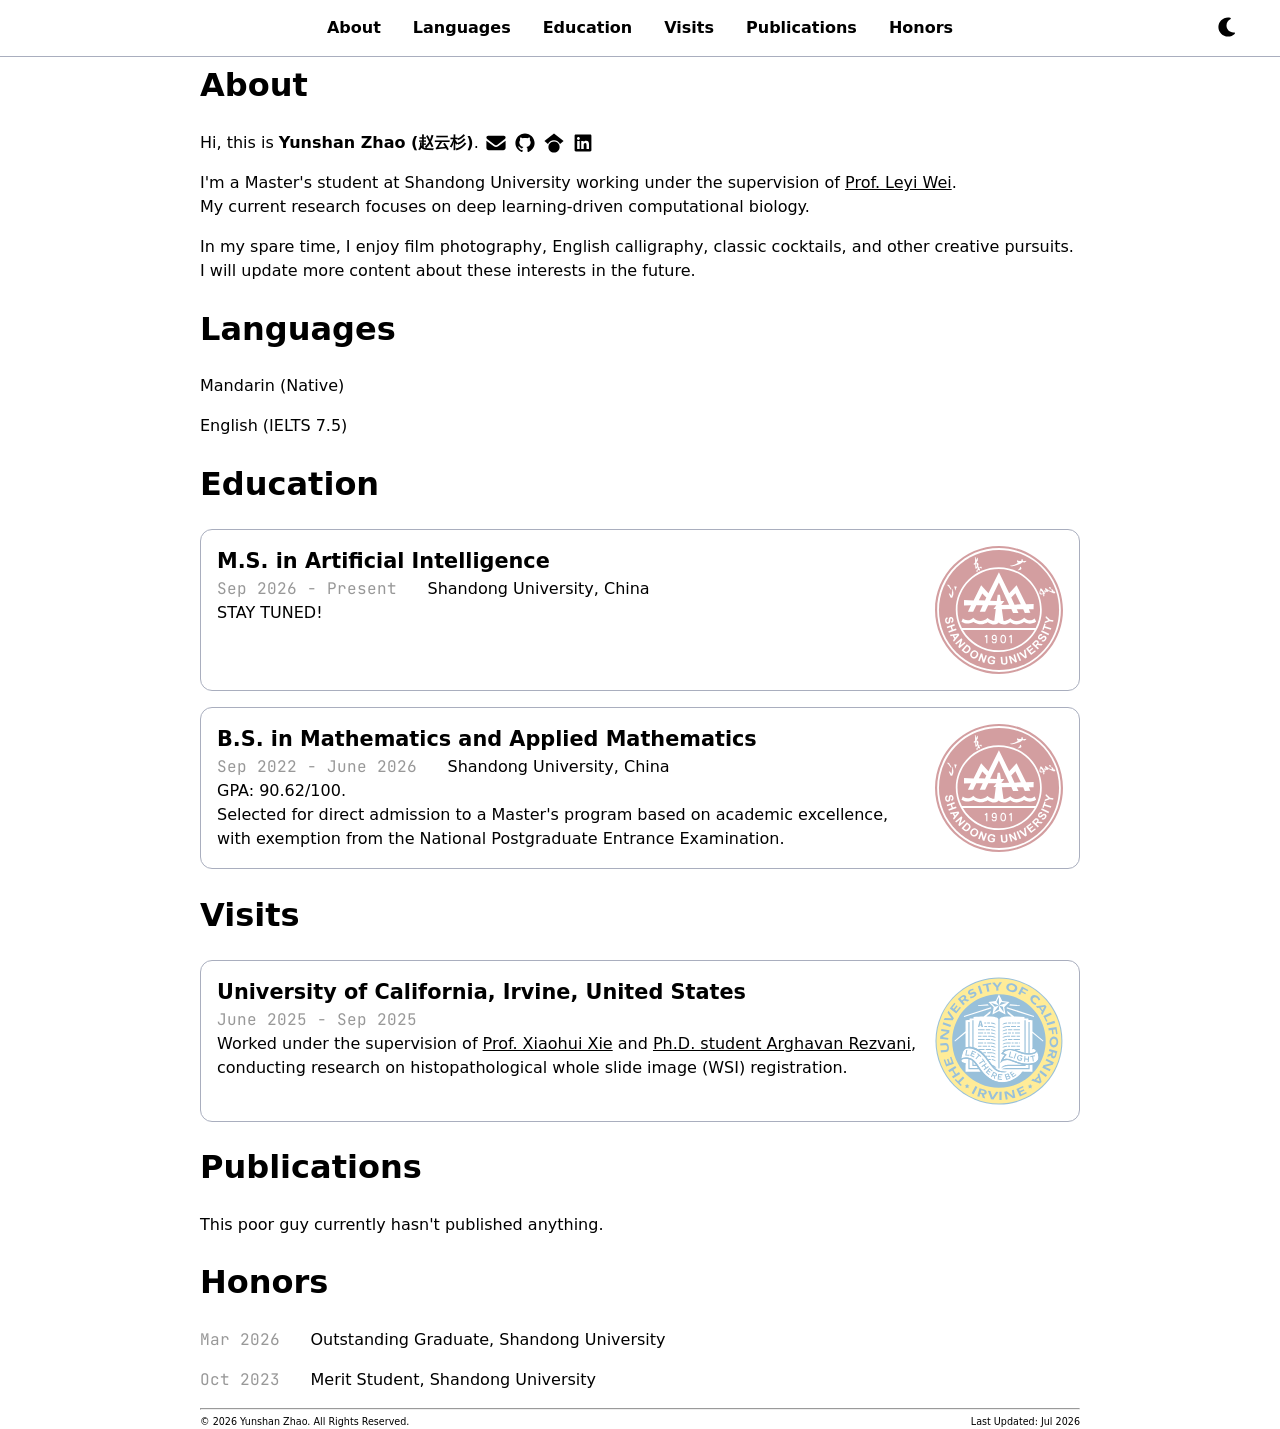
==== index.html @ d50ddb66 "2026-07-13" ====
<!doctype html>
<html lang="en-US">



<head>


    <meta charset="utf-8" />
    <meta name="viewport" content="width=device-width, initial-scale=1.0" />

    <title>Yunshan Zhao - Homepage</title>
    <meta name="description" content="Yunshan Zhao | Master's Student in AI @ Shandong University. Research in deep learning and computational biology." />
    <meta name="author" content="Yunshan Zhao" />

    <meta property="og:title" content="Yunshan Zhao - Homepage" />
    <meta property="og:description" content="Yunshan Zhao | Master's Student in AI @ Shandong University. Research in deep learning and computational biology." />
    <meta property="og:type" content="website" />
    <meta property="og:url" content="https://yunshanzhao.github.io" />
    <meta property="og:image" content="https://yunshanzhao.github.io/images/icon.jpg" />
    <meta property="og:locale" content="en-US" />

    <link rel="icon" href="./images/icon.jpg" />
    <link rel="apple-touch-icon" href="./images/icon.jpg" />

    <link rel="stylesheet" href="./styles/style.css" />

    <!-- js确定主题，在指定css后，在</head>前。避免闪屏。 -->
    <script>
        (function () {
            var saved = localStorage.getItem("theme");
            var darkPref = window.matchMedia("(prefers-color-scheme: dark)").matches;
            var theme = (saved === "light" || saved === "dark") ? saved : (darkPref ? "dark" : "light");
            document.documentElement.setAttribute("data-theme", theme);
        })();
    </script>

    <link rel="canonical" href="https://yunshanzhao.github.io" />

    <!-- 字体预加载 -->
    <link rel="preconnect" href="https://fonts.googleapis.com">
    <link rel="preconnect" href="https://fonts.gstatic.com" crossorigin>
    <!-- JetBrains Mono -->
    <link href="https://fonts.googleapis.com/css2?family=JetBrains+Mono:wght@400;500&display=swap" 
          rel="stylesheet">

</head>



<body>


<nav class="navbar">

    <div class="nav-container">

        <div class="nav-items">
            <a href="#About">About</a>
            <a href="#Languages">Languages</a>
            <a href="#Education">Education</a>
            <a href="#Visits">Visits</a>
            <a href="#Publications">Publications</a>
            <a href="#Honors">Honors</a>
        </div>
        
        <div class="nav-button">
            <button id="theme-toggle">
                <span id="theme-icon"></span> <!-- 空，待确定主题后替换 -->
            </button>
        </div>

    </div>

</nav>


<h1 id="About">About</h1>

<div class="About">

    <p>
        Hi, this is <b>Yunshan Zhao (赵云杉)</b>.

        <!-- Mail -->
        <a  class="social-link" href="mailto:yunshanzhao2004@gmail.com" title="" style="text-decoration: none">
            <svg class="social-icon" xmlns="http://www.w3.org/2000/svg" width="1.5rem" height="1.5rem" fill="currentColor" viewBox="0 0 640 640">
                <path d="M112 128C85.5 128 64 149.5 64 176C64 191.1 71.1 205.3 83.2 214.4L291.2 370.4C308.3 383.2 331.7 383.2 348.8 370.4L556.8 214.4C568.9 205.3 576 191.1 576 176C576 149.5 554.5 128 528 128L112 128zM64 260L64 448C64 483.3 92.7 512 128 512L512 512C547.3 512 576 483.3 576 448L576 260L377.6 408.8C343.5 434.4 296.5 434.4 262.4 408.8L64 260z"/>
            </svg>
        </a>

        <!-- GitHub -->
        <a  class="social-link" href="https://github.com/YunshanZhao" target="_blank" rel="noopener noreferrer" title="" style="text-decoration: none">
            <svg class="social-icon" xmlns="http://www.w3.org/2000/svg" width="1.5rem" height="1.5rem" fill="currentColor" viewBox="0 0 640 640">
                <path d="M280.5 426.5C214.5 418.5 168 371 168 309.5C168 284.5 177 257.5 192 239.5C185.5 223 186.5 188 194 173.5C214 171 241 181.5 257 196C276 190 296 187 320.5 187C345 187 365 190 383 195.5C398.5 181.5 426 171 446 173.5C453 187 454 222 447.5 239C463.5 258 472 283.5 472 309.5C472 371 425.5 417.5 358.5 426C375.5 437 387 461 387 488.5L387 540.5C387 555.5 399.5 564 414.5 558C505 523.5 576 433 576 321C576 179.5 461 64 319.5 64C178 64 64 179.5 64 321C64 432 134.5 524 229.5 558.5C243 563.5 256 554.5 256 541L256 501C249 504 240 506 232 506C199 506 179.5 488 165.5 454.5C160 441 154 433 142.5 431.5C136.5 431 134.5 428.5 134.5 425.5C134.5 419.5 144.5 415 154.5 415C169 415 181.5 424 194.5 442.5C204.5 457 215 463.5 227.5 463.5C240 463.5 248 459 259.5 447.5C268 439 274.5 431.5 280.5 426.5z"/>
            </svg>
        </a>

        <!-- Google Scholar -->
        <a  class="social-link" href="" target="_blank" rel="noopener noreferrer" title="" style="text-decoration: none">
            <svg class="social-icon" xmlns="http://www.w3.org/2000/svg" width="1.5rem" height="1.5rem" fill="currentColor" viewBox="0 0 640 640">
                <path d="M454.9 362.5C454.9 362.5 454.9 362.6 455 362.6C464.2 382 469.4 403.7 469.4 426.6C469.3 509.1 402.5 576 320 576C237.5 576 170.7 509.1 170.7 426.7C170.7 403.8 175.9 382.1 185.1 362.7C186.8 359.1 188.7 355.5 190.7 352C195.1 344.4 200.1 337.3 205.7 330.7C233.1 298.1 274.2 277.4 320.1 277.4C353.7 277.4 384.7 288.5 409.7 307.3C418.8 314.2 427.1 322 434.5 330.8C440.1 337.4 445.1 344.6 449.5 352.1C451.5 355.5 453.3 359.1 455 362.6L454.9 362.5zM481.3 343.7C451.2 285.3 390.3 245.3 320 245.3C249.7 245.3 188.8 285.3 158.7 343.7L64 266.7L320 64L576 266.7L481.3 343.8L481.3 343.7z"/>
            </svg>
        </a>

        <!-- Linkedin -->
        <a  class="social-link" href="" target="_blank" rel="noopener noreferrer" title="" style="text-decoration: none">
            <svg class="social-icon" xmlns="http://www.w3.org/2000/svg" width="1.5rem" height="1.5rem" fill="currentColor" viewBox="0 0 640 640">
                <path d="M512 96L127.9 96C110.3 96 96 110.5 96 128.3L96 511.7C96 529.5 110.3 544 127.9 544L512 544C529.6 544 544 529.5 544 511.7L544 128.3C544 110.5 529.6 96 512 96zM231.4 480L165 480L165 266.2L231.5 266.2L231.5 480L231.4 480zM198.2 160C219.5 160 236.7 177.2 236.7 198.5C236.7 219.8 219.5 237 198.2 237C176.9 237 159.7 219.8 159.7 198.5C159.7 177.2 176.9 160 198.2 160zM480.3 480L413.9 480L413.9 376C413.9 351.2 413.4 319.3 379.4 319.3C344.8 319.3 339.5 346.3 339.5 374.2L339.5 480L273.1 480L273.1 266.2L336.8 266.2L336.8 295.4L337.7 295.4C346.6 278.6 368.3 260.9 400.6 260.9C467.8 260.9 480.3 305.2 480.3 362.8L480.3 480z"/>
            </svg>
        </a>

    </p>

    <p>I'm a Master's student at Shandong University working under the supervision of 
        <a href="https://scholar.google.com/citations?user=0EAV03MAAAAJ" target="_blank" rel="noopener noreferrer" title=""> Prof. Leyi Wei</a>.
        <br>My current research focuses on deep learning-driven computational biology.</p>

    <p>In my spare time, I enjoy film photography, English calligraphy, classic cocktails, and other creative pursuits.
        <br>I will update more content about these interests in the future.</p>

</div>


<h1 id="Languages">Languages</h1>

<div class="Languages">

    <p>
        Mandarin (Native)
    </p>

    <p>
        English (IELTS 7.5)
    </p>

</div>


<h1 id="Education">Education</h1>

<div class="Education-item">
    <div class="item-text">
        <div class="item-title">
            <p>M.S. in Artificial Intelligence</p>
        </div>
        <div>
            <p> <span class="time">Sep 2026 - Present</span> &nbsp;&nbsp;&nbsp;&nbsp; Shandong University, China</p>
        </div>
        <div>
            STAY TUNED!
        </div>
    </div>
    <img class="organization-logo" src="./images/SDU_logo.svg" alt="Shandong University logo" draggable="false" />
</div>

<div class="Education-item">
    <div class="item-text">
        <div class="item-title">
            <p>B.S. in Mathematics and Applied Mathematics</p>
        </div>
        <div>
            <p> <span class="time">Sep 2022 - June 2026</span> &nbsp;&nbsp;&nbsp;&nbsp; Shandong University, China</p>
        </div>
        <div>
            GPA: 90.62/100.
            <br>Selected for direct admission to a Master's program based on academic excellence, with exemption from the National Postgraduate Entrance Examination.
        </div>
    </div>
    <img class="organization-logo" src="./images/SDU_logo.svg" alt="Shandong University logo" draggable="false" />
</div>


<h1 id="Visits">Visits</h1>

<div class="Visits-item">
    <div class="item-text">
        <div class="item-title">
            <p>University of California, Irvine, United States</p>
        </div>
        <div>
            <p><span class="time">June 2025 - Sep 2025</span></p>
        </div>
        <div>
            <p>Worked under the supervision of 
                <a href="https://scholar.google.com/citations?user=1CR0meYAAAAJ" target="_blank" rel="noopener noreferrer" title=""> Prof. Xiaohui Xie</a> and
                <a href="https://scholar.google.com/citations?user=i-Qw92sAAAAJ" target="_blank" rel="noopener noreferrer" title=""> Ph.D. student Arghavan Rezvani</a>,
                conducting research on histopathological whole slide image (WSI) registration.</p>
        </div>
    </div>
    <img class="organization-logo" src="./images/UCI_logo.svg" alt="UC Irvine logo" draggable="false" />
</div>


<h1 id="Publications">Publications</h1>

<div class="Publications-item">
    <p>This poor guy currently hasn't published anything.</p>
</div>

<h1 id="Honors">Honors</h1>

<div class="Honors-item">
    <p><span class="time">Mar 2026</span> &nbsp;&nbsp;&nbsp;&nbsp; Outstanding Graduate, Shandong University</p>
</div>

<div class="Honors-item">
    <p><span class="time">Oct 2023</span> &nbsp;&nbsp;&nbsp;&nbsp; Merit Student, Shandong University</p>
</div>


<footer>
    <hr />
    <div class="footer-text">
        <span>© 2026 Yunshan Zhao. All Rights Reserved.</span>
        <span>Last Updated: Jul 2026</span>
    </div>
</footer>


<script src="./scripts/theme.js"></script>


</body>



</html>
---- styles/style.css ----
html {
    font-family: system-ui, sans-serif;
    font-size: 1rem;
    line-height: 1.5;

    padding-left: 1rem; /* margin */
    padding-right: 1rem; /* margin */

    box-sizing: border-box; /* 防止box被撑大破坏布局 */

    scroll-behavior: smooth;

    user-select: none; /* 禁止选中 */
    -webkit-user-select: none;
    -moz-user-select: none;
    -ms-user-select: none;
}

code {
    font-family: "JetBrains Mono", "Cascadia Mono", Consolas, ui-monospace, monospace;
}

footer {
    font-size: 0.6rem;
}

.footer-text {
    display: flex;
    justify-content: space-between;
    align-items: center;
    flex-wrap: wrap; /* 小屏幕自动换行 */
    gap: 5rem;
}

a {
    transition: color 0.3s;
}

a:link {
    color: var(--text);
}

a:visited {
    color: var(--text);
}

a:hover {
    color: #f0c35b;
    text-decoration: none;
}

.social-link {
    display: inline-flex;
    align-items: center;
    vertical-align: middle;
    text-decoration: none;
}

.social-icon {
    width: 1.5rem;
    height: 1.5rem;
    display: block;
}

[data-theme="dark"] {
    --background: #1e1f22;
    --text: #ffffff;
    --border: #595c62;
    --opacity: 0.6
}

[data-theme="light"] {
    --background: #ffffff;
    --text: #000000;
    --border: #a9aebe;
    --opacity: 0.4;
}

#theme-toggle {
    background: var(--background);
    width: 2.5rem;
    height: 2.5rem;
    border: none;
    border-radius: 50%;
    color: var(--text);
    cursor: pointer; /* 鼠标变成手形 */
    display: block;
    transition: background-color 1.5s, color 0.3s;
}

/* border test*/
#theme-toggle:hover {
    color: #f0c35b;
    text-decoration: none;
}


body {
    background-color: var(--background);
    color: var(--text);
    transition: background-color 1.5s, color 0.5s;

    max-width: 55rem;
    margin: 0px auto;
    padding: 0 0px;

    padding-top: 2.5rem; /* navigation bar 避免内容被导航栏遮住 */
}

h1 {
    scroll-margin-top: 3rem; /* navigation bar 避免定位到标题时，标题被导航栏遮住 */
}



/*  navigation bar  */
.navbar {
    background: var(--background);
    position: fixed;
    top: 0;
    left: 0;
    right: 0;
    z-index: 1000;

    border-bottom: 0.1rem solid var(--border);
    transition: background-color 1.5s, border-bottom 1.5s;
    
}

.nav-container {
    margin: 0 auto; /* 水平居中 */
    padding: 1rem 2rem; /* 上下1rem，左右2rem */
    
    display: flex;
    justify-content: center; /* 子元素居中 */
    align-items: center;
    position: relative; /* 绝对定位以nav-container容器为基准 */
}

.nav-button {
    position: absolute; /* 绝对定位到右侧 */
    right: 2rem; /* 和padding一致 */
}

.nav-items {
    display: flex;
    gap: 2rem;
}

.nav-items a {
    text-decoration: none;
    font-weight: 600;
}



/*  cards  */
.Education-item,
.Visits-item {
    display: flex; /* 文字块和logo横向左右排列 */
    align-items: flex-start; /* 垂直方向，文字贴顶 */
    justify-content: space-between; /* 水平方向，文字块顶到最左，logo 推到最右 */
    gap: 1rem; /* 文字与logo间距 */

    border: 0.1rem solid var(--border);
    transition: border 1.5s;
    border-radius: 0.75rem;
    padding: 1rem 1rem; /* 四周1rem内边距 */
    margin: 1rem 0rem; /* 上下1rem外边距 */
}

.item-text {
    display: flex;
    flex-direction: column; /* 主轴改为竖直方向 */
    align-items: flex-start; /* 水平方向左对齐 */
    text-align: left; /* 文字左对齐 */
}

.item-text p {
    margin: 0;
}

.item-title p {
    font-size: 1.3rem;
    font-weight: 600;
}

.time {
    font-family: "JetBrains Mono", "Cascadia Mono", Consolas, ui-monospace, monospace;
    opacity: var(--opacity);
    transition: opacity 1.5s;
}

.organization-logo {
    height: 8rem;
    width: auto;
    flex-shrink: 0; /* 禁止被压缩 */
    align-self: center; /* logo在卡片内居中，覆盖父级flex-start */
    opacity: var(--opacity);
    transition: opacity 1.5s;

    user-select: none; /* 禁止选中 */
    -webkit-user-select: none;
    -moz-user-select: none;
    -ms-user-select: none;

    user-drag: none; /* 禁止拖拽 */
    -webkit-user-drag: none;
    -webkit-user-drag: none;
    -khtml-user-drag: none;

    pointer-events: none; /* 禁用鼠标事件（同时禁止了点击事件） */

}
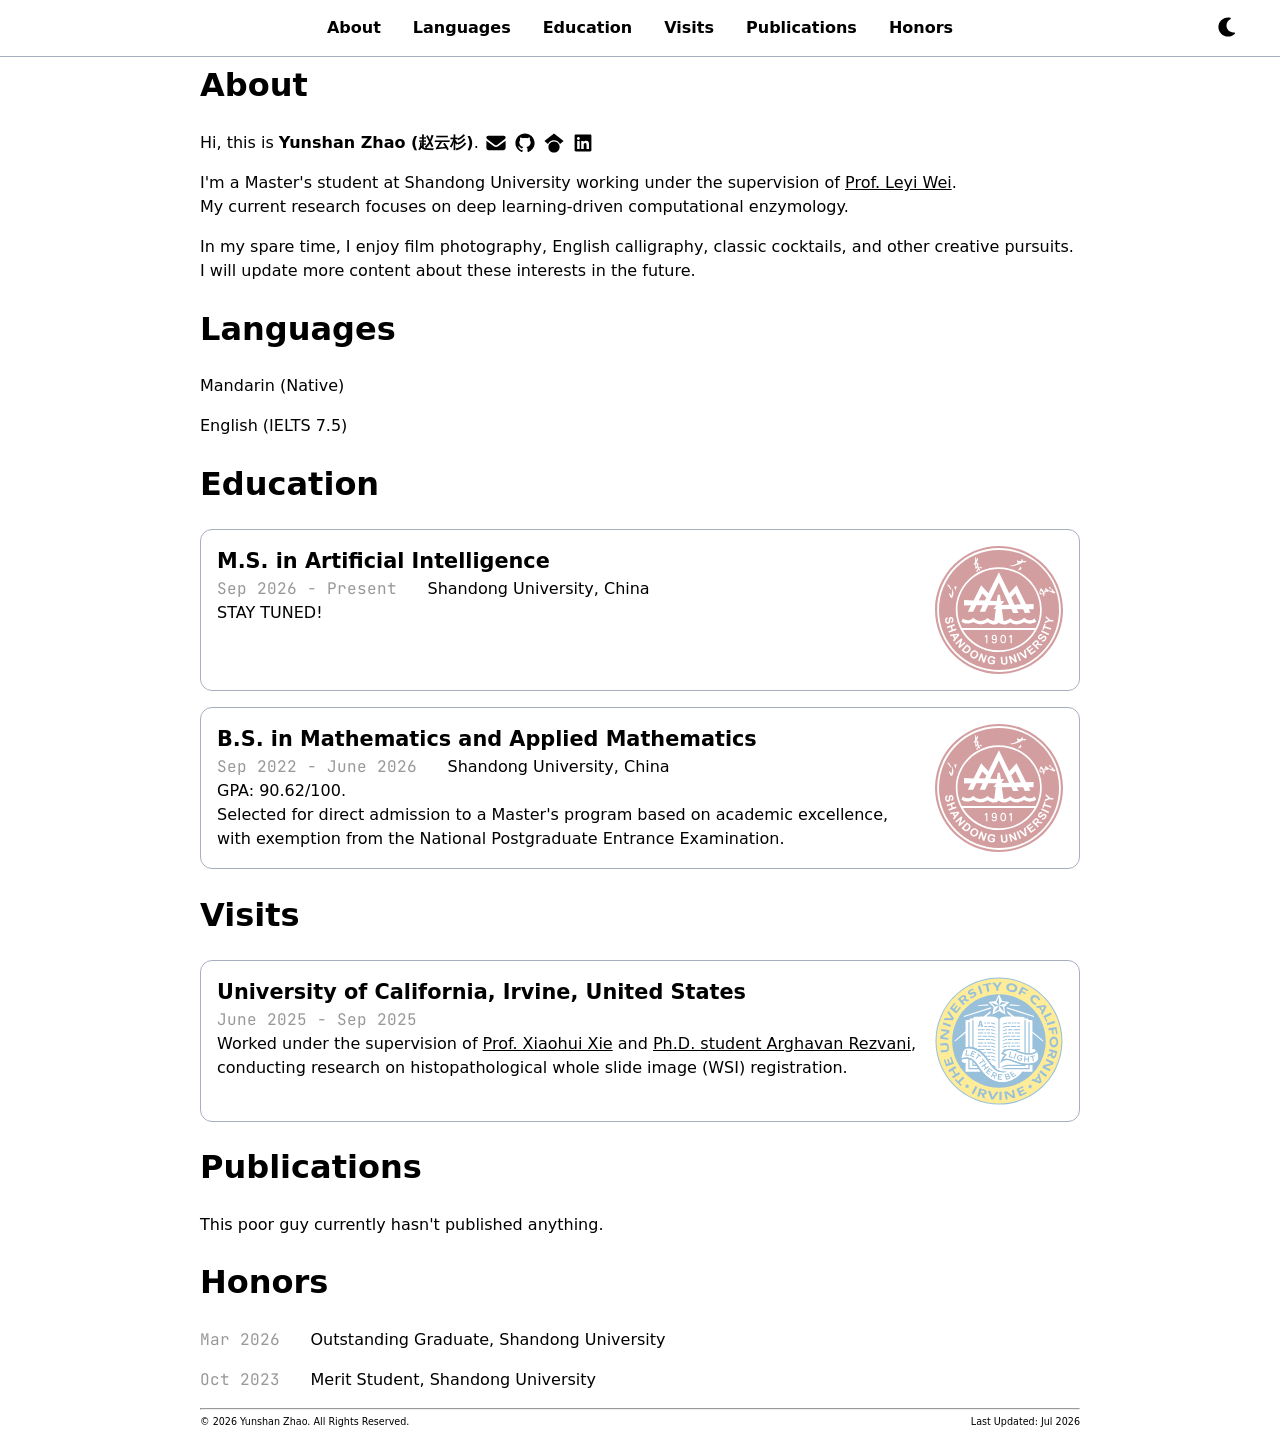
==== commit ed72840f: "2026/09/22" ====
--- a/index.html
+++ b/index.html
@@ -18,7 +18,7 @@
     <meta property="og:type" content="website" />
     <meta property="og:url" content="https://yunshanzhao.github.io" />
     <meta property="og:image" content="https://yunshanzhao.github.io/images/icon.jpg" />
-    <meta property="og:locale" content="en-US" />
+    <meta property="og:locale" content="en_US" />
 
     <link rel="icon" href="./images/icon.jpg" />
     <link rel="apple-touch-icon" href="./images/icon.jpg" />
@@ -63,7 +63,6 @@
             <a href="#Publications">Publications</a>
             <a href="#Honors">Honors</a>
         </div>
-        
         <div class="nav-button">
             <button id="theme-toggle">
                 <span id="theme-icon"></span> <!-- 空，待确定主题后替换 -->
@@ -97,14 +96,14 @@
         </a>
 
         <!-- Google Scholar -->
-        <a  class="social-link" href="" target="_blank" rel="noopener noreferrer" title="" style="text-decoration: none">
+        <a  class="social-link" href="https://scholar.google.com/citations?user=DV1t7YMAAAAJ" target="_blank" rel="noopener noreferrer" title="" style="text-decoration: none">
             <svg class="social-icon" xmlns="http://www.w3.org/2000/svg" width="1.5rem" height="1.5rem" fill="currentColor" viewBox="0 0 640 640">
                 <path d="M454.9 362.5C454.9 362.5 454.9 362.6 455 362.6C464.2 382 469.4 403.7 469.4 426.6C469.3 509.1 402.5 576 320 576C237.5 576 170.7 509.1 170.7 426.7C170.7 403.8 175.9 382.1 185.1 362.7C186.8 359.1 188.7 355.5 190.7 352C195.1 344.4 200.1 337.3 205.7 330.7C233.1 298.1 274.2 277.4 320.1 277.4C353.7 277.4 384.7 288.5 409.7 307.3C418.8 314.2 427.1 322 434.5 330.8C440.1 337.4 445.1 344.6 449.5 352.1C451.5 355.5 453.3 359.1 455 362.6L454.9 362.5zM481.3 343.7C451.2 285.3 390.3 245.3 320 245.3C249.7 245.3 188.8 285.3 158.7 343.7L64 266.7L320 64L576 266.7L481.3 343.8L481.3 343.7z"/>
             </svg>
         </a>
 
         <!-- Linkedin -->
-        <a  class="social-link" href="" target="_blank" rel="noopener noreferrer" title="" style="text-decoration: none">
+        <a  class="social-link" href="https://www.linkedin.com/in/yunshan-zhao-6951b0425/" target="_blank" rel="noopener noreferrer" title="" style="text-decoration: none">
             <svg class="social-icon" xmlns="http://www.w3.org/2000/svg" width="1.5rem" height="1.5rem" fill="currentColor" viewBox="0 0 640 640">
                 <path d="M512 96L127.9 96C110.3 96 96 110.5 96 128.3L96 511.7C96 529.5 110.3 544 127.9 544L512 544C529.6 544 544 529.5 544 511.7L544 128.3C544 110.5 529.6 96 512 96zM231.4 480L165 480L165 266.2L231.5 266.2L231.5 480L231.4 480zM198.2 160C219.5 160 236.7 177.2 236.7 198.5C236.7 219.8 219.5 237 198.2 237C176.9 237 159.7 219.8 159.7 198.5C159.7 177.2 176.9 160 198.2 160zM480.3 480L413.9 480L413.9 376C413.9 351.2 413.4 319.3 379.4 319.3C344.8 319.3 339.5 346.3 339.5 374.2L339.5 480L273.1 480L273.1 266.2L336.8 266.2L336.8 295.4L337.7 295.4C346.6 278.6 368.3 260.9 400.6 260.9C467.8 260.9 480.3 305.2 480.3 362.8L480.3 480z"/>
             </svg>
@@ -114,7 +113,7 @@
 
     <p>I'm a Master's student at Shandong University working under the supervision of 
         <a href="https://scholar.google.com/citations?user=0EAV03MAAAAJ" target="_blank" rel="noopener noreferrer" title=""> Prof. Leyi Wei</a>.
-        <br>My current research focuses on deep learning-driven computational biology.</p>
+        <br>My current research focuses on deep learning-driven computational enzymology.</p>
 
     <p>In my spare time, I enjoy film photography, English calligraphy, classic cocktails, and other creative pursuits.
         <br>I will update more content about these interests in the future.</p>
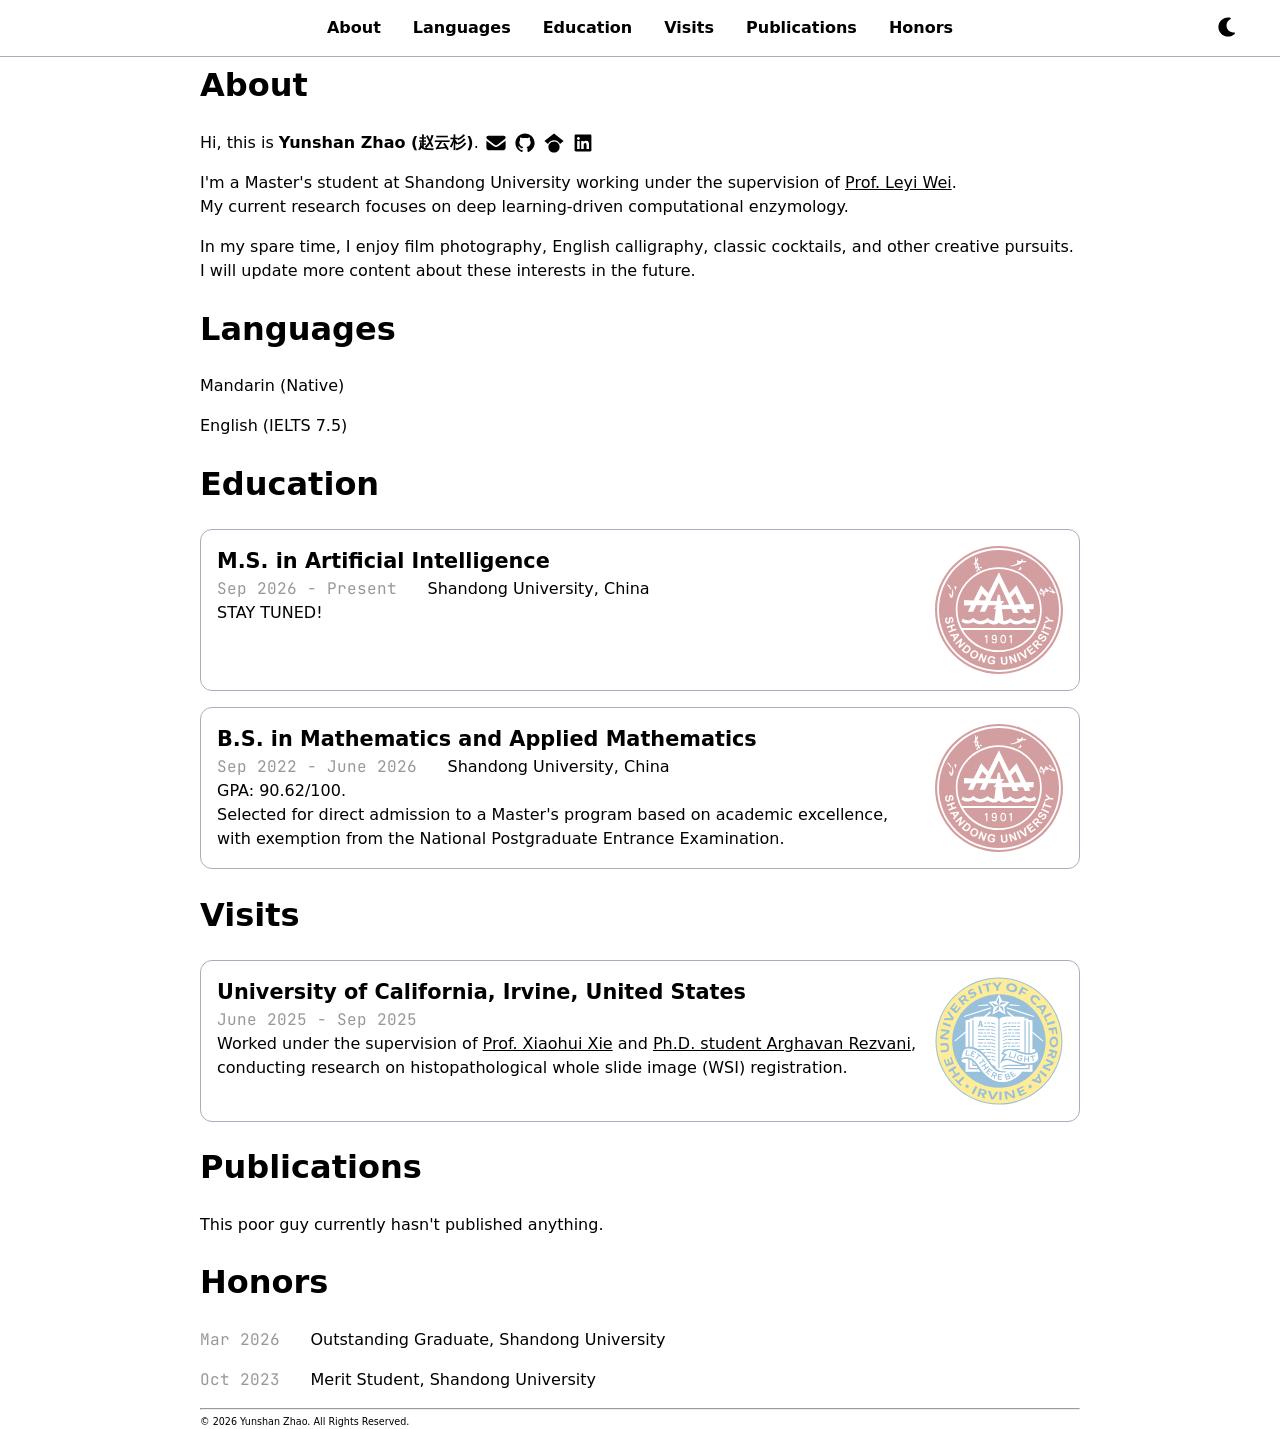
==== commit 9ac27428: "2026/09/22-2" ====
--- a/index.html
+++ b/index.html
@@ -212,7 +212,6 @@
     <hr />
     <div class="footer-text">
         <span>© 2026 Yunshan Zhao. All Rights Reserved.</span>
-        <span>Last Updated: Jul 2026</span>
     </div>
 </footer>
 
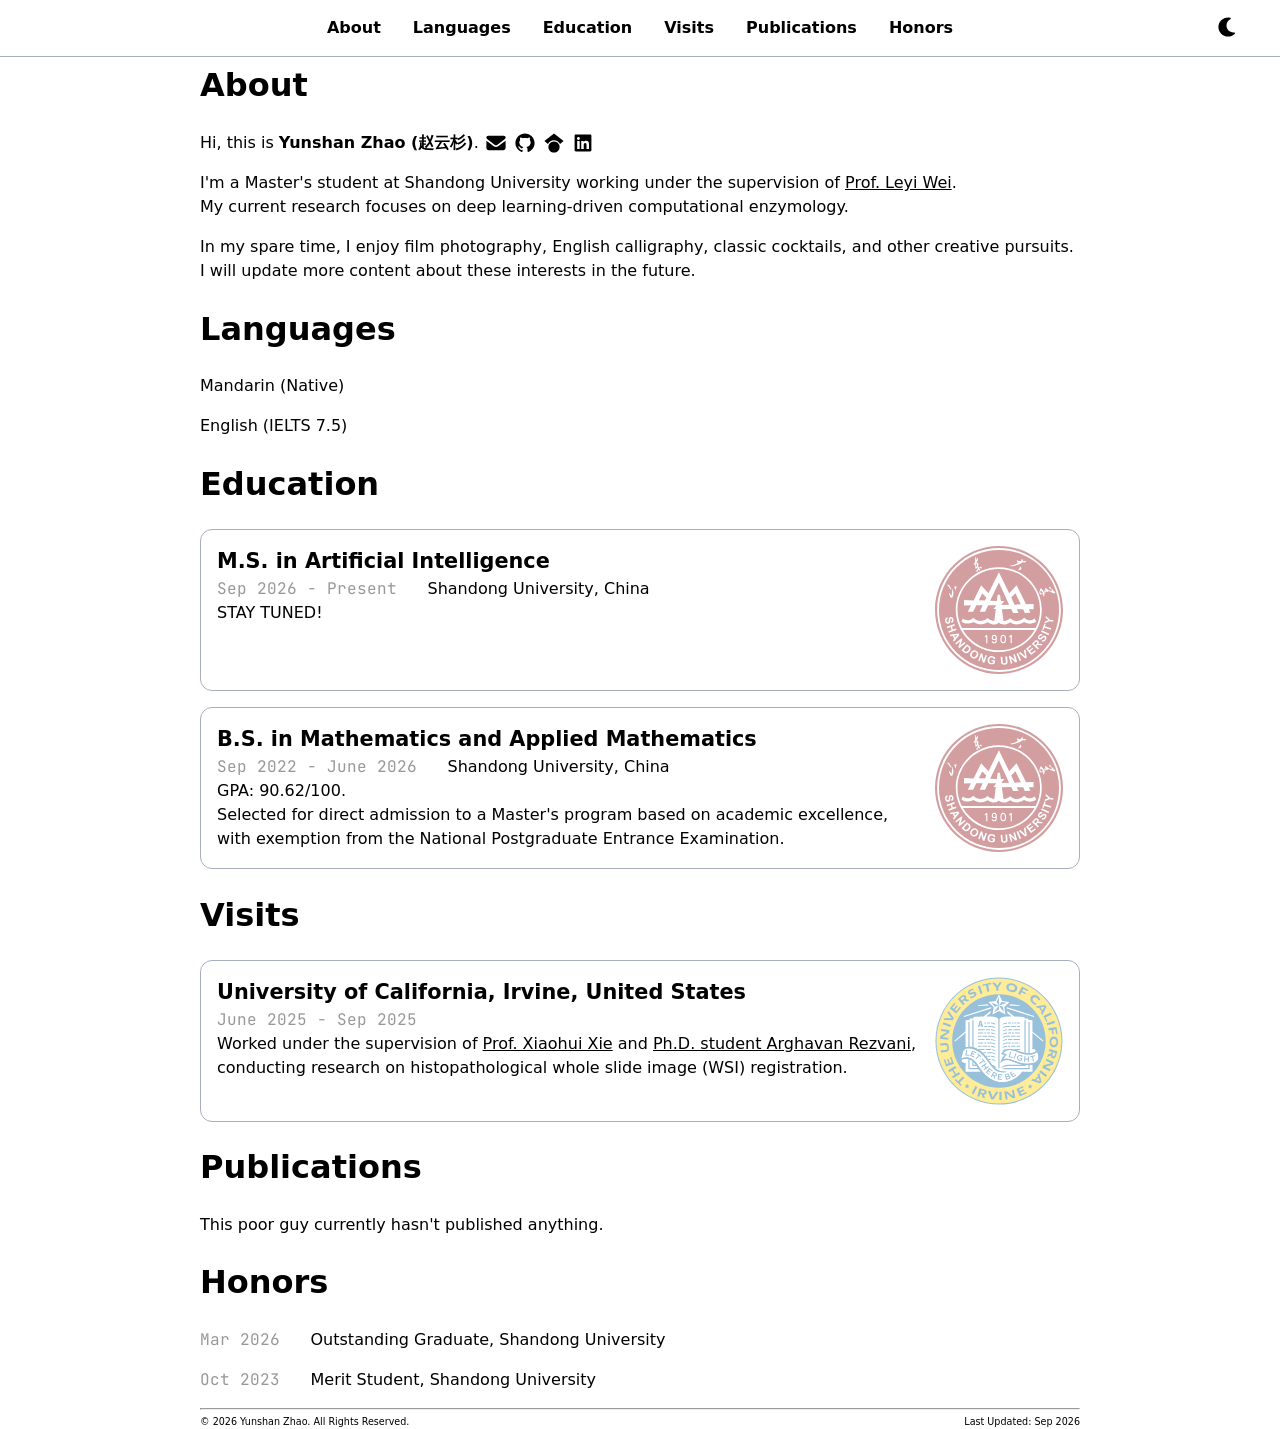
==== commit 22c19ee8: "2026/09/22-2" ====
--- a/index.html
+++ b/index.html
@@ -212,6 +212,7 @@
     <hr />
     <div class="footer-text">
         <span>© 2026 Yunshan Zhao. All Rights Reserved.</span>
+        <span>Last Updated: Sep 2026</span>
     </div>
 </footer>
 
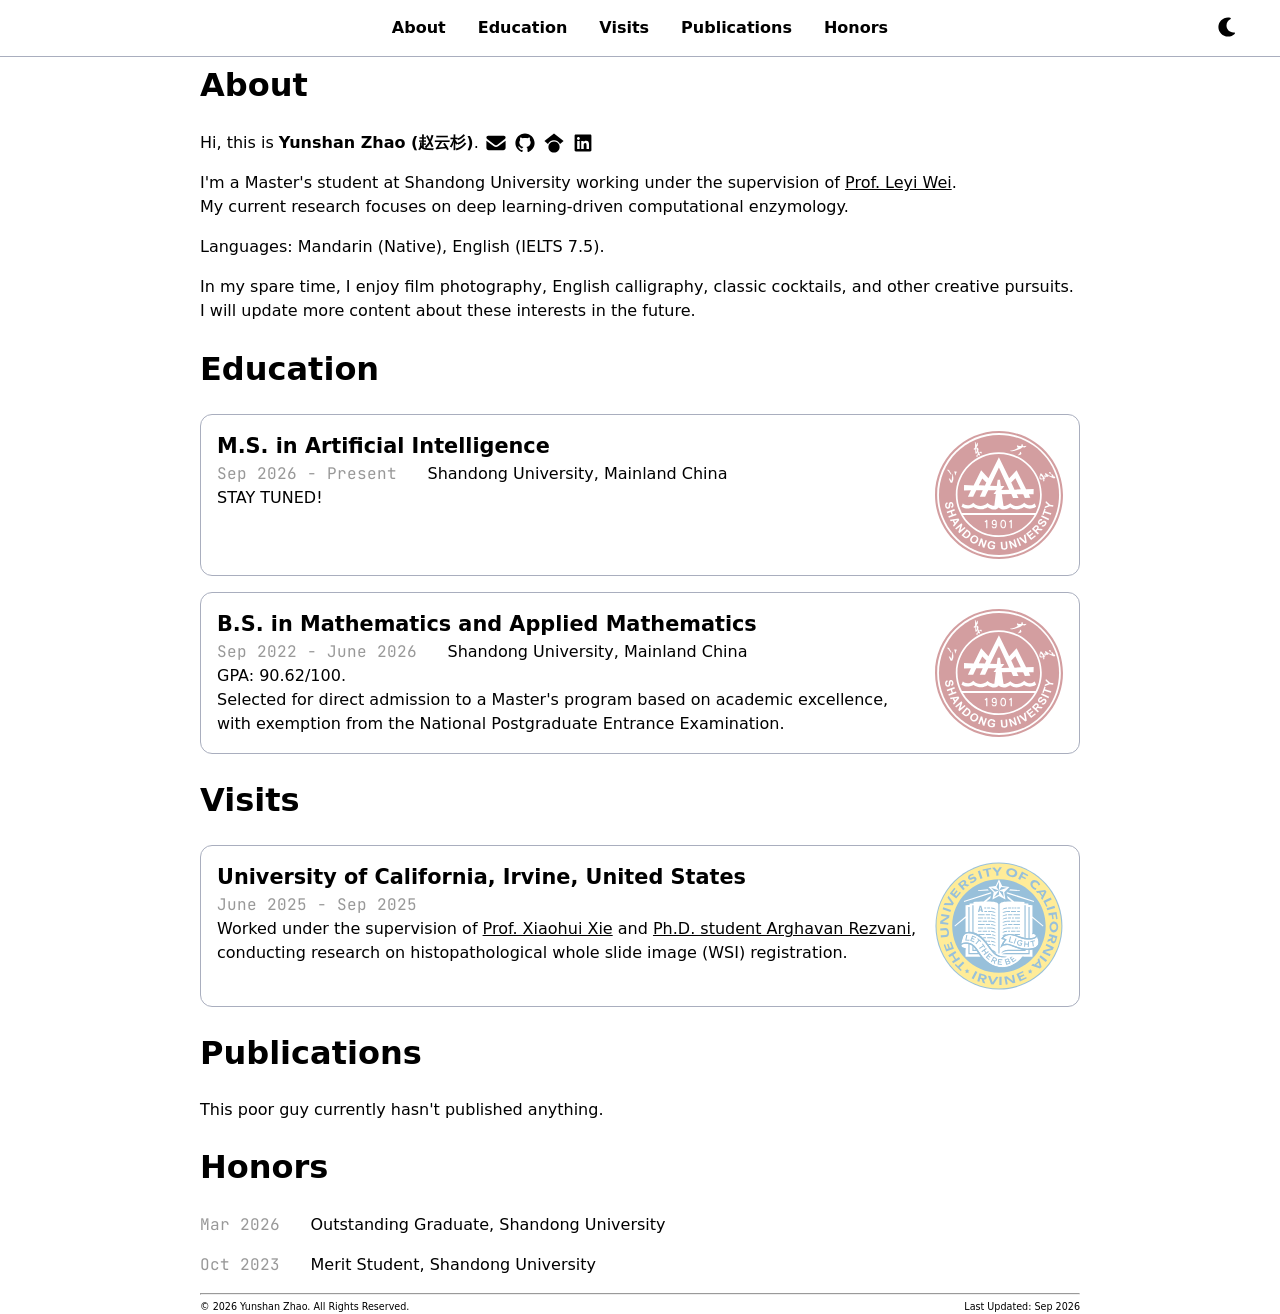
==== commit 42eef4a0: "2026/09/26" ====
--- a/index.html
+++ b/index.html
@@ -55,19 +55,25 @@
 
     <div class="nav-container">
 
+        <!-- Responsive navigation -->
+        <button id="menu-toggle" type="button">
+            <svg class="menu-icon" xmlns="http://www.w3.org/2000/svg" width="1.5rem" height="1.5rem" fill="currentColor" viewBox="0 0 640 640">
+                <path d="M96 160C96 142.3 110.3 128 128 128L512 128C529.7 128 544 142.3 544 160C544 177.7 529.7 192 512 192L128 192C110.3 192 96 177.7 96 160zM96 320C96 302.3 110.3 288 128 288L512 288C529.7 288 544 302.3 544 320C544 337.7 529.7 352 512 352L128 352C110.3 352 96 337.7 96 320zM544 480C544 497.7 529.7 512 512 512L128 512C110.3 512 96 497.7 96 480C96 462.3 110.3 448 128 448L512 448C529.7 448 544 462.3 544 480z"/>
+            </svg>
+        </button>
+
         <div class="nav-items">
             <a href="#About">About</a>
-            <a href="#Languages">Languages</a>
             <a href="#Education">Education</a>
             <a href="#Visits">Visits</a>
             <a href="#Publications">Publications</a>
             <a href="#Honors">Honors</a>
         </div>
-        <div class="nav-button">
-            <button id="theme-toggle">
-                <span id="theme-icon"></span> <!-- 空，待确定主题后替换 -->
-            </button>
-        </div>
+
+        <!-- Theme toggle -->
+        <button id="theme-toggle" type="button">
+            <span id="theme-icon"></span> <!-- 空，待确定主题后替换 -->
+        </button>
 
     </div>
 
@@ -115,23 +121,10 @@
         <a href="https://scholar.google.com/citations?user=0EAV03MAAAAJ" target="_blank" rel="noopener noreferrer" title=""> Prof. Leyi Wei</a>.
         <br>My current research focuses on deep learning-driven computational enzymology.</p>
 
+    <p>Languages: Mandarin (Native), English (IELTS 7.5).</p>
+
     <p>In my spare time, I enjoy film photography, English calligraphy, classic cocktails, and other creative pursuits.
         <br>I will update more content about these interests in the future.</p>
-
-</div>
-
-
-<h1 id="Languages">Languages</h1>
-
-<div class="Languages">
-
-    <p>
-        Mandarin (Native)
-    </p>
-
-    <p>
-        English (IELTS 7.5)
-    </p>
 
 </div>
 
@@ -144,7 +137,7 @@
             <p>M.S. in Artificial Intelligence</p>
         </div>
         <div>
-            <p> <span class="time">Sep 2026 - Present</span> &nbsp;&nbsp;&nbsp;&nbsp; Shandong University, China</p>
+            <p> <span class="time">Sep 2026 - Present</span> &nbsp;&nbsp;&nbsp;&nbsp; Shandong University, Mainland China</p>
         </div>
         <div>
             STAY TUNED!
@@ -159,7 +152,7 @@
             <p>B.S. in Mathematics and Applied Mathematics</p>
         </div>
         <div>
-            <p> <span class="time">Sep 2022 - June 2026</span> &nbsp;&nbsp;&nbsp;&nbsp; Shandong University, China</p>
+            <p> <span class="time">Sep 2022 - June 2026</span> &nbsp;&nbsp;&nbsp;&nbsp; Shandong University, Mainland China</p>
         </div>
         <div>
             GPA: 90.62/100.
@@ -218,6 +211,7 @@
 
 
 <script src="./scripts/theme.js"></script>
+<script src="./scripts/navigation.js"></script>
 
 
 </body>
--- a/styles/style.css
+++ b/styles/style.css
@@ -33,7 +33,7 @@
 }
 
 a {
-    transition: color 0.3s;
+    transition: color 0.5s;
 }
 
 a:link {
@@ -66,7 +66,7 @@
     --background: #1e1f22;
     --text: #ffffff;
     --border: #595c62;
-    --opacity: 0.6
+    --opacity: 0.6;
 }
 
 [data-theme="light"] {
@@ -76,7 +76,8 @@
     --opacity: 0.4;
 }
 
-#theme-toggle {
+#theme-toggle,
+#menu-toggle {
     background: var(--background);
     width: 2.5rem;
     height: 2.5rem;
@@ -84,12 +85,29 @@
     border-radius: 50%;
     color: var(--text);
     cursor: pointer; /* 鼠标变成手形 */
+    transition: background-color 1.5s, color 0.5s;
+}
+
+#theme-toggle {
+    position: absolute; /* 绝对定位到右侧 */
+    right: 2rem; /* 和padding一致 */
     display: block;
-    transition: background-color 1.5s, color 0.3s;
+}
+
+#menu-toggle {
+    position: absolute; /* 绝对定位到右侧 */
+    left: 2rem; /* 和padding一致 */
+    
+    opacity: 0;
+    visibility: hidden;
+    pointer-events: none;
+
+    transition: background-color 1.5s, color 0.5s, opacity 0.5s, visibility 0s 0.5s;
 }
 
 /* border test*/
-#theme-toggle:hover {
+#theme-toggle:hover,
+#menu-toggle:hover {
     color: #f0c35b;
     text-decoration: none;
 }
@@ -130,6 +148,8 @@
 .nav-container {
     margin: 0 auto; /* 水平居中 */
     padding: 1rem 2rem; /* 上下1rem，左右2rem */
+
+    min-height: 1.5rem; /* 响应式导航栏隐藏后仍保留原有内容高度 */
     
     display: flex;
     justify-content: center; /* 子元素居中 */
@@ -137,14 +157,12 @@
     position: relative; /* 绝对定位以nav-container容器为基准 */
 }
 
-.nav-button {
-    position: absolute; /* 绝对定位到右侧 */
-    right: 2rem; /* 和padding一致 */
-}
-
 .nav-items {
     display: flex;
     gap: 2rem;
+
+    opacity: 1;
+    transition: opacity 0.5s;
 }
 
 .nav-items a {
@@ -152,6 +170,221 @@
     font-weight: 600;
 }
 
+/* mobile dropdown 跨入 desktop 时，保留一份竖向菜单用于淡出 */
+.nav-items.is-breakpoint-dropdown {
+    position: absolute;
+    top: 100%;
+    left: 0;
+    right: 0;
+
+    flex-direction: column;
+    gap: 1rem;
+    padding: 2rem 3rem;
+
+    background: var(--background);
+    border-bottom: 0.1rem solid var(--border);
+    opacity: 1;
+    visibility: visible;
+    pointer-events: none;
+
+    transition: background-color 1.5s, color 0.5s, border-bottom 1.5s, opacity 1.5s 0.5s, visibility 0s 2s;
+}
+
+.nav-items.is-breakpoint-dropdown.is-fading-out {
+    opacity: 0;
+    visibility: hidden;
+}
+
+.nav-items.is-breakpoint-dropdown a {
+    animation: nav-breakpoint-item-out 1s both;
+    transition: color 0.5s;
+}
+
+.nav-items.is-breakpoint-dropdown a:nth-child(1) {
+    animation-delay: 0.5s;
+}
+
+.nav-items.is-breakpoint-dropdown a:nth-child(2) {
+    animation-delay: 0.4s;
+}
+
+.nav-items.is-breakpoint-dropdown a:nth-child(3) {
+    animation-delay: 0.3s;
+}
+
+.nav-items.is-breakpoint-dropdown a:nth-child(4) {
+    animation-delay: 0.2s;
+}
+
+.nav-items.is-breakpoint-dropdown a:nth-child(5) {
+    animation-delay: 0.1s;
+}
+
+@keyframes nav-breakpoint-item-out {
+    from {
+        opacity: 1;
+        transform: translateY(0);
+    }
+
+    to {
+        opacity: 0;
+        transform: translateY(-3rem);
+    }
+}
+
+/* desktop navigation 与旧 dropdown 同时渐显，避免布局切换闪烁 */
+.nav-items.is-desktop-entering {
+    opacity: 0;
+    pointer-events: none;
+    transition: none;
+}
+
+.nav-items.is-desktop-entering.is-visible {
+    opacity: 1;
+    pointer-events: auto;
+    transition: opacity 0.5s;
+}
+
+/* responsive navigation */
+@media (max-width: 48rem) { /* 页面宽度过窄时生效 */
+
+    #menu-toggle {
+        opacity: 1;
+        visibility: visible;
+        pointer-events: auto;
+
+        transition: background-color 1.5s, color 0.5s, opacity 0.5s, visibility 0s 0s;
+    }
+
+    .nav-items {
+        opacity: 0; /* 视觉上隐藏菜单 */
+        visibility: hidden; /* 交互上隐藏菜单 */
+        pointer-events: none; /* 隐藏时禁止点击 */
+        background: var(--background);
+        transition: background-color 1.5s, color 0.5s, opacity 0.5s, visibility 0s 0.5s, border-bottom 1.5s;
+    }
+
+    /* 仅点击交互时触发菜单动画，页面收窄时不触发 */
+    .nav-items.is-animated {
+        display: flex;
+        
+        /* 定位展开后的响应式菜单 */
+        position: absolute;
+        top: 100%; /* 从 .nav-container 顶部开始，向下移动一个完整 .nav-container 高度。使菜单正好贴在 navbar 下方 */
+        left: 0;
+        right: 0;
+        
+        /* 将导航项目变为竖向 */
+        flex-direction: column;
+        gap: 1rem;
+
+        padding: 2rem 3rem;
+
+        border-bottom: 0.1rem solid var(--border);
+
+        transition: background-color 1.5s, color 0.5s, border-bottom 1.5s, opacity 0.5s, visibility 0s 0.5s; /*  visibility 相当于总开关， opacity 相当一个ND Filter */
+    }
+
+    .nav-items.is-animated.is-open {
+        transition: background-color 1.5s, color 0.5s, border-bottom 1.5s, opacity 0.5s, visibility 0s 0s;
+    }
+
+    .nav-items.is-animated a { /* 只滑动文字，防止背景遮挡其他内容 */
+        opacity: 0;
+        transform: translateY(-3rem); /* 菜单向上移动，打开时向下移动 */
+        transition: color 0.5s;
+    }
+
+    .nav-items.is-open {
+        opacity: 1;
+        visibility: visible;
+        pointer-events: auto;
+    }
+
+    /* 导航项目依次收起 */
+    .nav-items.is-animated.is-closing {
+        pointer-events: none;
+        transition: background-color 1.5s, color 0.5s, border-bottom 1.5s, opacity 1.5s 0.5s, visibility 0s 2s;
+    }
+
+    .nav-items.is-animated.is-open a {
+        animation: nav-item-in 3s both;
+    }
+
+    /* 导航项目依次进入 */
+    @keyframes nav-item-in {
+        from {
+            opacity: 0;
+            transform: translateY(-3rem); /* 从上方进入 */
+        }
+
+        33.333% {
+            transform: translateY(0); /* 保留原有 1s transform 时长 */
+        }
+
+        to {
+            opacity: 1;
+            transform: translateY(0);
+        }
+    }
+
+    .nav-items.is-animated.is-open a:nth-child(1) {
+        animation-delay: 0.1s;
+    }
+
+    .nav-items.is-animated.is-open a:nth-child(2) {
+        animation-delay: 0.2s;
+    }
+
+    .nav-items.is-animated.is-open a:nth-child(3) {
+        animation-delay: 0.3s;
+    }
+
+    .nav-items.is-animated.is-open a:nth-child(4) {
+        animation-delay: 0.4s;
+    }
+
+    .nav-items.is-animated.is-open a:nth-child(5) {
+        animation-delay: 0.5s;
+    }
+
+    .nav-items.is-animated.is-closing a {
+        animation: nav-item-out 1s both;
+    }
+
+    @keyframes nav-item-out {
+        from {
+            opacity: 1;
+            transform: translateY(0);
+        }
+
+        to {
+            opacity: 0;
+            transform: translateY(-3rem); /* 向上收起 */
+        }
+    }
+
+    .nav-items.is-animated.is-closing a:nth-child(1) {
+        animation-delay: 0.5s;
+    }
+
+    .nav-items.is-animated.is-closing a:nth-child(2) {
+        animation-delay: 0.4s;
+    }
+
+    .nav-items.is-animated.is-closing a:nth-child(3) {
+        animation-delay: 0.3s;
+    }
+
+    .nav-items.is-animated.is-closing a:nth-child(4) {
+        animation-delay: 0.2s;
+    }
+
+    .nav-items.is-animated.is-closing a:nth-child(5) {
+        animation-delay: 0.1s;
+    }
+
+}
 
 
 /*  cards  */
@@ -211,4 +444,4 @@
 
     pointer-events: none; /* 禁用鼠标事件（同时禁止了点击事件） */
 
-}+}
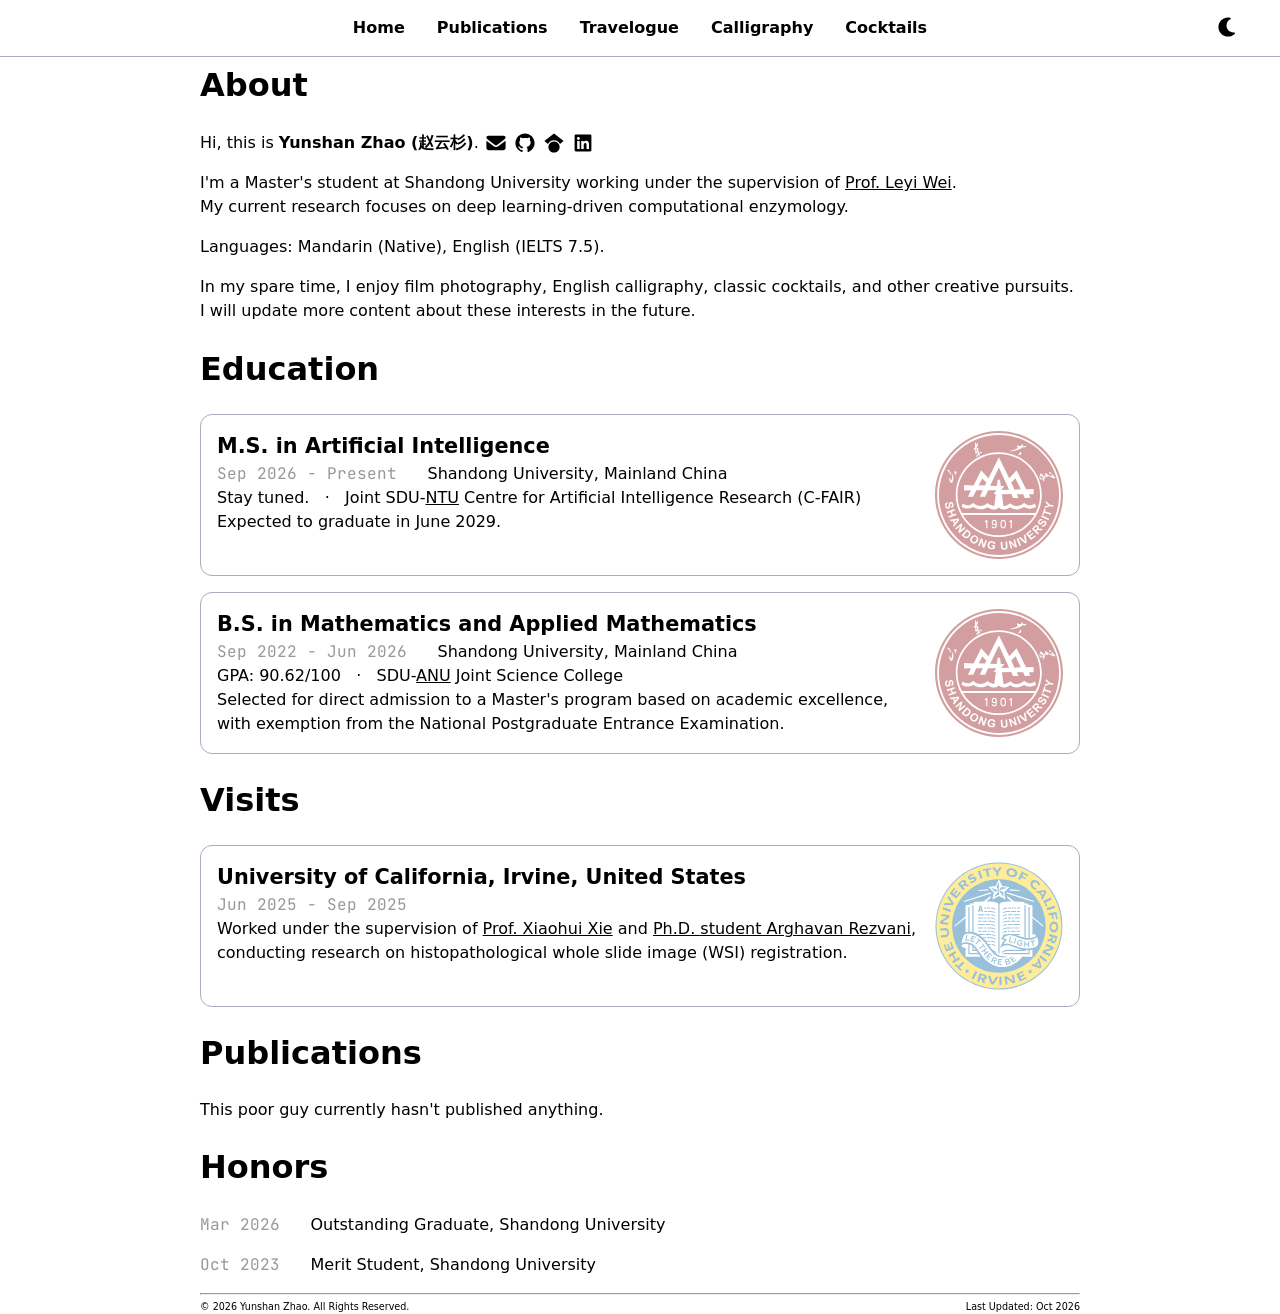
==== commit 45687b30: "Codex Take Over" ====
--- a/index.html
+++ b/index.html
@@ -63,11 +63,11 @@
         </button>
 
         <div class="nav-items">
-            <a href="#About">About</a>
-            <a href="#Education">Education</a>
-            <a href="#Visits">Visits</a>
-            <a href="#Publications">Publications</a>
-            <a href="#Honors">Honors</a>
+            <a href="/">Home</a>
+            <a href="/#Publications">Publications</a>
+            <a href="/html/travelogue.html">Travelogue</a>
+            <a href="/html/calligraphy.html">Calligraphy</a>
+            <a href="/html/cocktails.html">Cocktails</a>
         </div>
 
         <!-- Theme toggle -->
@@ -140,7 +140,8 @@
             <p> <span class="time">Sep 2026 - Present</span> &nbsp;&nbsp;&nbsp;&nbsp; Shandong University, Mainland China</p>
         </div>
         <div>
-            STAY TUNED!
+            Stay tuned. &nbsp; · &nbsp; Joint SDU-<a href="https://www.ntu.edu.sg/" target="_blank" rel="noopener noreferrer" title="">NTU</a> Centre for Artificial Intelligence Research (C-FAIR)
+            <br>Expected to graduate in June 2029.
         </div>
     </div>
     <img class="organization-logo" src="./images/SDU_logo.svg" alt="Shandong University logo" draggable="false" />
@@ -152,10 +153,10 @@
             <p>B.S. in Mathematics and Applied Mathematics</p>
         </div>
         <div>
-            <p> <span class="time">Sep 2022 - June 2026</span> &nbsp;&nbsp;&nbsp;&nbsp; Shandong University, Mainland China</p>
-        </div>
-        <div>
-            GPA: 90.62/100.
+            <p> <span class="time">Sep 2022 - Jun 2026</span> &nbsp;&nbsp;&nbsp;&nbsp; Shandong University, Mainland China</p>
+        </div>
+        <div>
+            GPA: 90.62/100 &nbsp; · &nbsp; SDU-<a href="https://www.anu.edu.au/" target="_blank" rel="noopener noreferrer" title="">ANU</a> Joint Science College
             <br>Selected for direct admission to a Master's program based on academic excellence, with exemption from the National Postgraduate Entrance Examination.
         </div>
     </div>
@@ -171,7 +172,7 @@
             <p>University of California, Irvine, United States</p>
         </div>
         <div>
-            <p><span class="time">June 2025 - Sep 2025</span></p>
+            <p><span class="time">Jun 2025 - Sep 2025</span></p>
         </div>
         <div>
             <p>Worked under the supervision of 
@@ -205,7 +206,7 @@
     <hr />
     <div class="footer-text">
         <span>© 2026 Yunshan Zhao. All Rights Reserved.</span>
-        <span>Last Updated: Sep 2026</span>
+        <span>Last Updated: Oct 2026</span>
     </div>
 </footer>
 
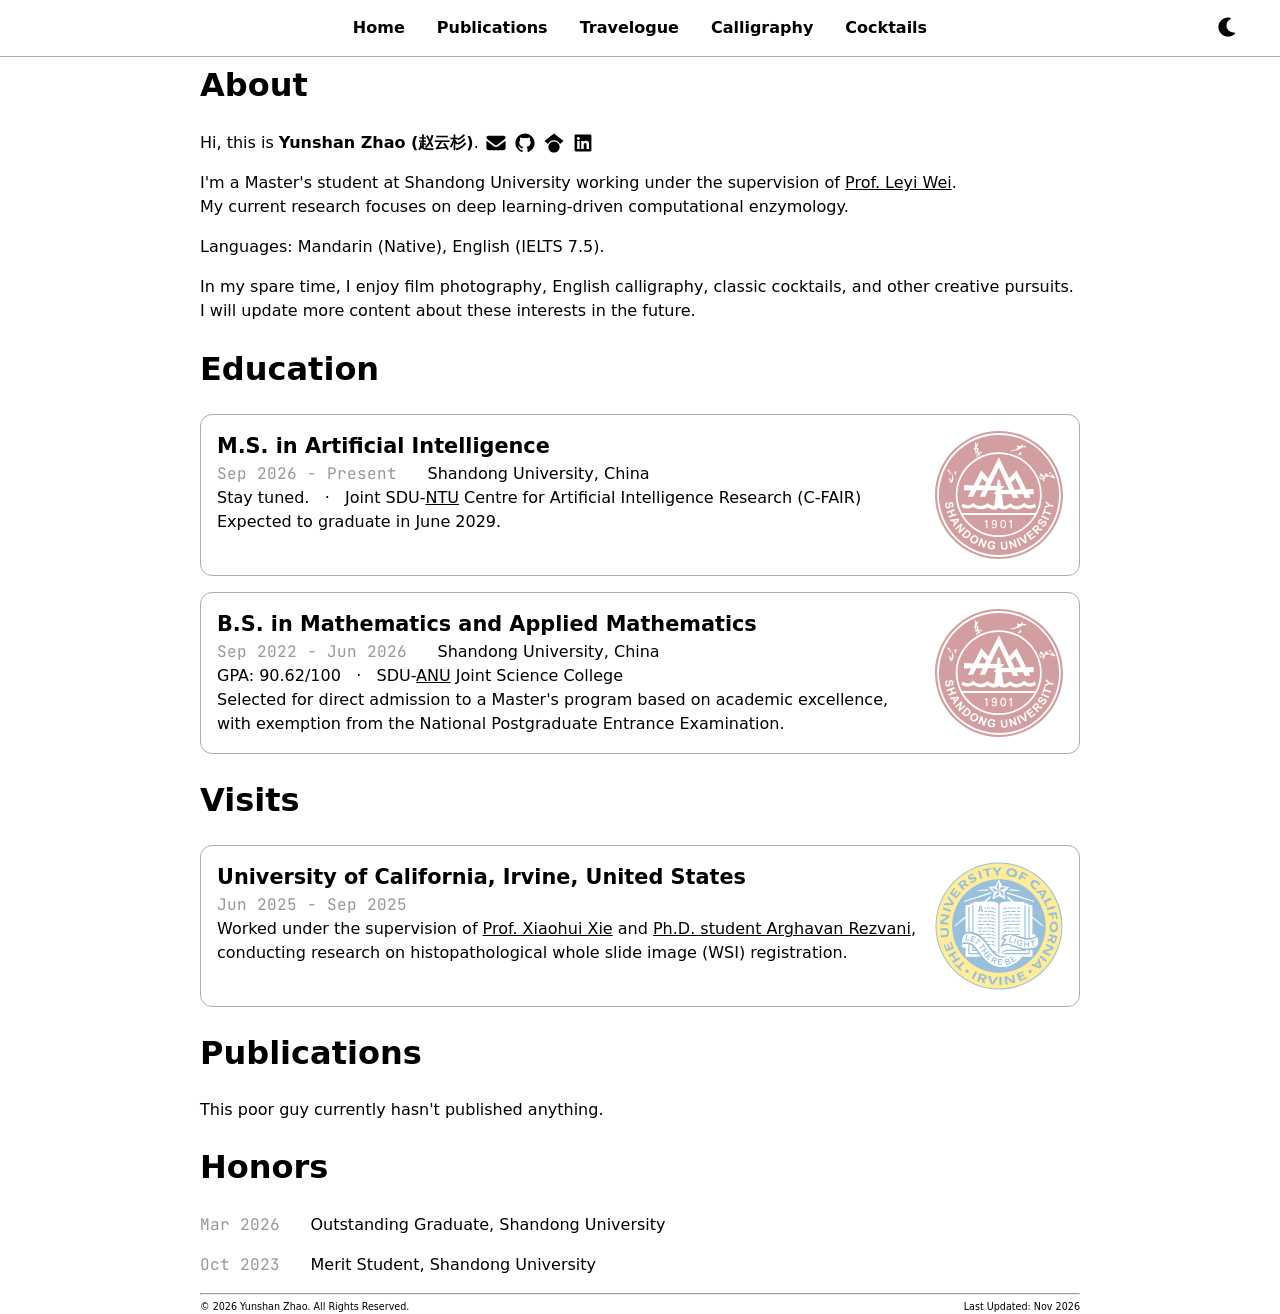
==== commit 0ebb5d16: "Update placeholder pages and site details" ====
--- a/index.html
+++ b/index.html
@@ -137,7 +137,7 @@
             <p>M.S. in Artificial Intelligence</p>
         </div>
         <div>
-            <p> <span class="time">Sep 2026 - Present</span> &nbsp;&nbsp;&nbsp;&nbsp; Shandong University, Mainland China</p>
+            <p> <span class="time">Sep 2026 - Present</span> &nbsp;&nbsp;&nbsp;&nbsp; Shandong University, China</p>
         </div>
         <div>
             Stay tuned. &nbsp; · &nbsp; Joint SDU-<a href="https://www.ntu.edu.sg/" target="_blank" rel="noopener noreferrer" title="">NTU</a> Centre for Artificial Intelligence Research (C-FAIR)
@@ -153,7 +153,7 @@
             <p>B.S. in Mathematics and Applied Mathematics</p>
         </div>
         <div>
-            <p> <span class="time">Sep 2022 - Jun 2026</span> &nbsp;&nbsp;&nbsp;&nbsp; Shandong University, Mainland China</p>
+            <p> <span class="time">Sep 2022 - Jun 2026</span> &nbsp;&nbsp;&nbsp;&nbsp; Shandong University, China</p>
         </div>
         <div>
             GPA: 90.62/100 &nbsp; · &nbsp; SDU-<a href="https://www.anu.edu.au/" target="_blank" rel="noopener noreferrer" title="">ANU</a> Joint Science College
@@ -206,7 +206,7 @@
     <hr />
     <div class="footer-text">
         <span>© 2026 Yunshan Zhao. All Rights Reserved.</span>
-        <span>Last Updated: Oct 2026</span>
+        <span>Last Updated: Nov 2026</span>
     </div>
 </footer>
 
